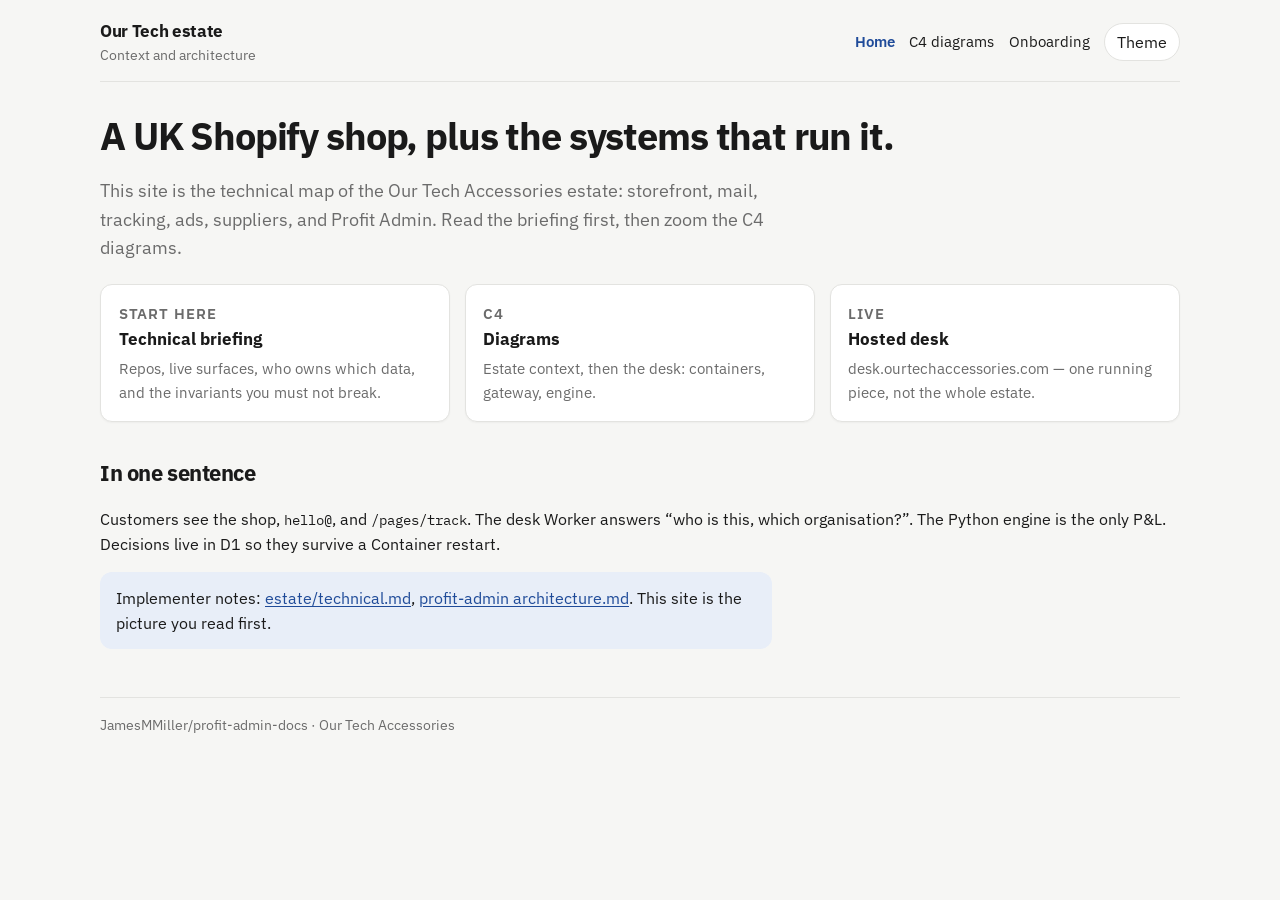
==== index.html @ 73c7125e "Publish the Our Tech estate briefing and C4 diagrams. Co-authored-by: Cursor <cursoragent@cursor.com" ====
<!doctype html>
<html lang="en-GB">
  <head>
    <meta charset="utf-8" />
    <meta name="viewport" content="width=device-width, initial-scale=1" />
    <title>Our Tech estate — context and architecture</title>
    <link rel="preconnect" href="https://fonts.googleapis.com" />
    <link rel="preconnect" href="https://fonts.gstatic.com" crossorigin />
    <link
      href="https://fonts.googleapis.com/css2?family=IBM+Plex+Mono:wght@400;500&family=IBM+Plex+Sans:wght@400;500;600;650&display=swap"
      rel="stylesheet"
    />
    <link rel="stylesheet" href="assets/site.css" />
  </head>
  <body>
    <div class="wrap">
      <header class="top">
        <a class="brand" href="index.html">
          <strong>Our Tech estate</strong>
          <span>Context and architecture</span>
        </a>
        <nav class="links">
          <a href="index.html" aria-current="page">Home</a>
          <a href="architecture.html">C4 diagrams</a>
          <a href="start.html">Onboarding</a>
          <button type="button" class="btn" data-theme-toggle>Theme</button>
        </nav>
      </header>

      <h1>A UK Shopify shop, plus the systems that run it.</h1>
      <p class="lede">
        This site is the technical map of the Our Tech Accessories estate:
        storefront, mail, tracking, ads, suppliers, and Profit Admin.
        Read the briefing first, then zoom the C4 diagrams.
      </p>

      <div class="grid">
        <a class="card" href="start.html">
          <p class="kicker">Start here</p>
          <h3>Technical briefing</h3>
          <p>Repos, live surfaces, who owns which data, and the invariants you must not break.</p>
        </a>
        <a class="card" href="architecture.html">
          <p class="kicker">C4</p>
          <h3>Diagrams</h3>
          <p>Estate context, then the desk: containers, gateway, engine.</p>
        </a>
        <a class="card" href="https://desk.ourtechaccessories.com">
          <p class="kicker">Live</p>
          <h3>Hosted desk</h3>
          <p>desk.ourtechaccessories.com — one running piece, not the whole estate.</p>
        </a>
      </div>

      <h2>In one sentence</h2>
      <p>
        Customers see the shop, <code>hello@</code>, and <code>/pages/track</code>.
        The desk Worker answers “who is this, which organisation?”.
        The Python engine is the only P&amp;L. Decisions live in D1 so they survive a Container restart.
      </p>

      <div class="note">
        Implementer notes:
        <a href="https://github.com/JamesMMiller/business-ops/blob/main/docs/estate/technical.md">estate/technical.md</a>,
        <a href="https://github.com/JamesMMiller/profit-admin/blob/main/docs/architecture.md">profit-admin architecture.md</a>.
        This site is the picture you read first.
      </div>

      <footer>
        JamesMMiller/profit-admin-docs · Our Tech Accessories
      </footer>
    </div>
    <script src="assets/site.js"></script>
  </body>
</html>
---- assets/site.css ----
:root {
  --bg: #121212;
  --surface: #1c1c1c;
  --text: #f3f3f0;
  --muted: #9c9c97;
  --border: #33332f;
  --accent: #8eb4f0;
  --accent-soft: #243044;
  --success: #75e0a7;
  --radius: 12px;
  --shadow: 0 1px 2px rgba(0, 0, 0, 0.4);
  color-scheme: dark;
}

[data-theme="light"] {
  --bg: #f6f6f4;
  --surface: #ffffff;
  --text: #1a1a1a;
  --muted: #6b6b6b;
  --border: #e3e3e0;
  --accent: #1f4b99;
  --accent-soft: #e8eef8;
  --success: #067647;
  --shadow: 0 1px 2px rgba(26, 26, 26, 0.04);
  color-scheme: light;
}

* { box-sizing: border-box; }

html, body {
  margin: 0;
  min-height: 100%;
  background: var(--bg);
  color: var(--text);
  font-family: "IBM Plex Sans", "Segoe UI", system-ui, sans-serif;
  line-height: 1.55;
  -webkit-font-smoothing: antialiased;
}

a { color: var(--accent); text-decoration-thickness: 1px; text-underline-offset: 0.15em; }
a:hover { text-decoration-thickness: 2px; }

.wrap {
  width: min(1080px, calc(100% - 2rem));
  margin: 0 auto;
  padding-bottom: 4rem;
}

header.top {
  display: flex;
  flex-wrap: wrap;
  gap: 0.75rem 1.25rem;
  align-items: center;
  justify-content: space-between;
  padding: 1.1rem 0 0.9rem;
  border-bottom: 1px solid var(--border);
  margin-bottom: 2rem;
}

.brand {
  display: flex;
  flex-direction: column;
  gap: 0.1rem;
  color: inherit;
  text-decoration: none;
}
.brand strong { font-size: 1.05rem; letter-spacing: -0.02em; }
.brand span { color: var(--muted); font-size: 0.85rem; }

nav.links {
  display: flex;
  flex-wrap: wrap;
  gap: 0.35rem 0.9rem;
  align-items: center;
}
nav.links a {
  color: var(--text);
  text-decoration: none;
  font-size: 0.95rem;
}
nav.links a[aria-current="page"] { color: var(--accent); font-weight: 600; }

.btn {
  appearance: none;
  border: 1px solid var(--border);
  background: var(--surface);
  color: var(--text);
  border-radius: 999px;
  padding: 0.35rem 0.75rem;
  font: inherit;
  cursor: pointer;
}
.btn:hover { border-color: var(--accent); }

h1 {
  font-size: clamp(1.8rem, 3vw, 2.4rem);
  letter-spacing: -0.03em;
  line-height: 1.15;
  margin: 0 0 0.7rem;
}
h2 {
  font-size: 1.35rem;
  letter-spacing: -0.02em;
  margin: 2.2rem 0 0.6rem;
}
h3 { font-size: 1.05rem; margin: 1.4rem 0 0.4rem; }
p, li { color: var(--text); }
.lede, .muted { color: var(--muted); }
.lede { font-size: 1.15rem; max-width: 44rem; }

table.sheet {
  width: 100%;
  border-collapse: collapse;
  font-size: 0.95rem;
  margin: 0.8rem 0 1.4rem;
}
table.sheet th,
table.sheet td {
  border-bottom: 1px solid var(--border);
  padding: 0.55rem 0.45rem;
  text-align: left;
  vertical-align: top;
}
table.sheet th {
  color: var(--muted);
  font-weight: 600;
  font-size: 0.78rem;
  letter-spacing: 0.04em;
  text-transform: uppercase;
}
table.sheet td:first-child { white-space: nowrap; }
@media (max-width: 720px) {
  table.sheet td:first-child { white-space: normal; }
}

.rule {
  border-left: 3px solid var(--accent);
  padding: 0.15rem 0 0.15rem 0.9rem;
  margin: 0.7rem 0;
  max-width: 46rem;
}
.rule strong { display: inline; }

.grid {
  display: grid;
  grid-template-columns: repeat(auto-fit, minmax(240px, 1fr));
  gap: 0.9rem;
  margin: 1.4rem 0 2rem;
}

.card {
  display: block;
  background: var(--surface);
  border: 1px solid var(--border);
  border-radius: var(--radius);
  padding: 1.05rem 1.1rem;
  box-shadow: var(--shadow);
  color: inherit;
  text-decoration: none;
}
a.card:hover { border-color: var(--accent); }
.card h3 { margin: 0 0 0.35rem; }
.card p { margin: 0; color: var(--muted); font-size: 0.95rem; }
.kicker {
  font-size: 0.75rem;
  letter-spacing: 0.06em;
  text-transform: uppercase;
  color: var(--accent);
  font-weight: 600;
  margin: 0 0 0.35rem;
}

.figure {
  background: var(--surface);
  border: 1px solid var(--border);
  border-radius: var(--radius);
  padding: 0.85rem;
  margin: 0.8rem 0 1.1rem;
  overflow-x: auto;
}
.figure .mermaid { min-width: 520px; }
.caption {
  color: var(--muted);
  font-size: 0.95rem;
  max-width: 42rem;
  margin: 0 0 2rem;
}

ol.steps {
  padding-left: 1.2rem;
  max-width: 42rem;
}
ol.steps li { margin: 0.45rem 0; }
code, pre {
  font-family: "IBM Plex Mono", ui-monospace, SFMono-Regular, Menlo, monospace;
  font-size: 0.88em;
}
pre {
  background: var(--surface);
  border: 1px solid var(--border);
  border-radius: 8px;
  padding: 0.85rem 1rem;
  overflow-x: auto;
}
.note {
  background: var(--accent-soft);
  border-radius: var(--radius);
  padding: 0.85rem 1rem;
  max-width: 42rem;
}

footer {
  margin-top: 3rem;
  padding-top: 1rem;
  border-top: 1px solid var(--border);
  color: var(--muted);
  font-size: 0.9rem;
}

@media (max-width: 640px) {
  .figure .mermaid { min-width: 0; }
}
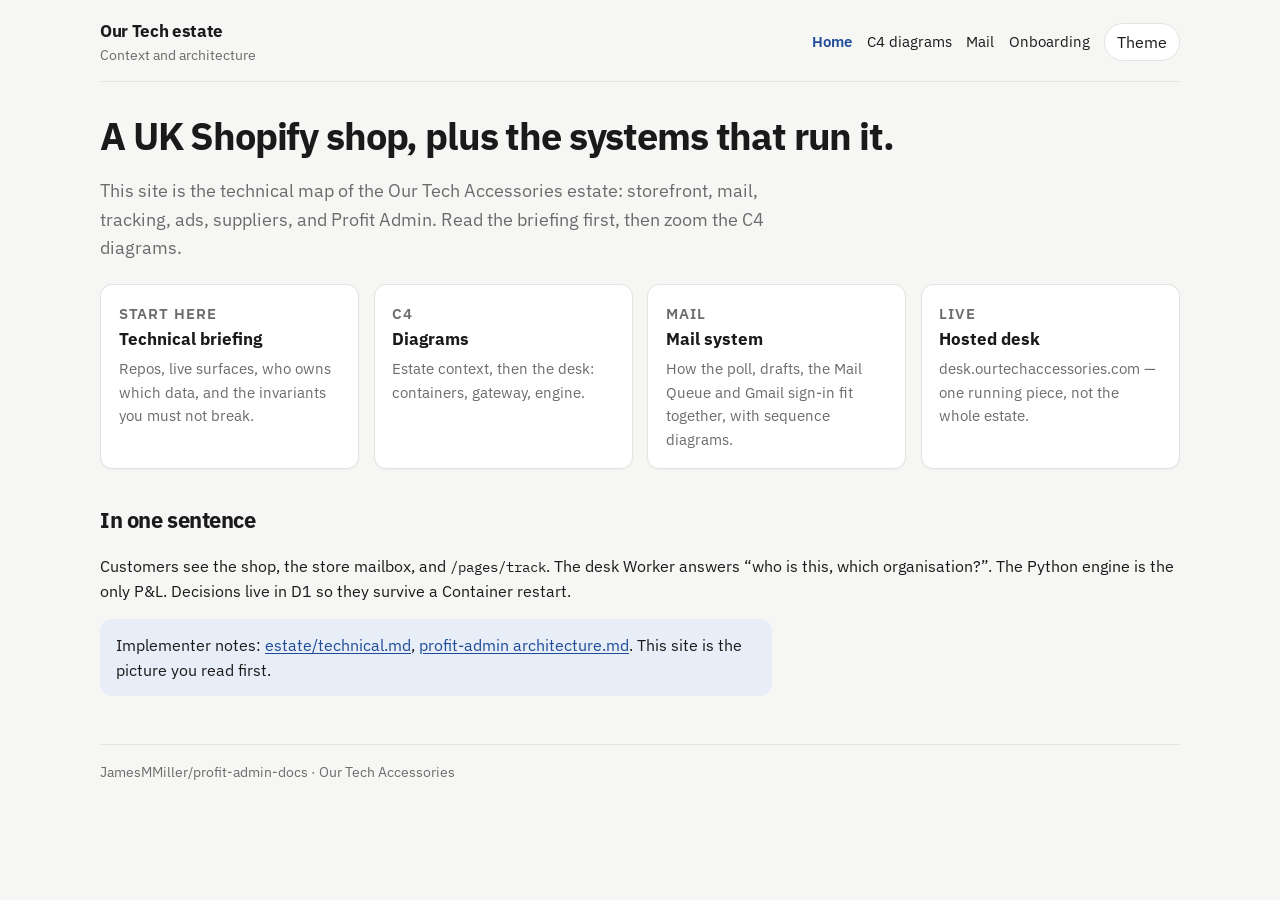
==== commit 5f8e8f5b: "Sync estate briefing from profit-admin site/ Co-authored-by: James Miller <JamesMMiller@users.norepl" ====
--- a/index.html
+++ b/index.html
@@ -22,6 +22,7 @@
         <nav class="links">
           <a href="index.html" aria-current="page">Home</a>
           <a href="architecture.html">C4 diagrams</a>
+          <a href="mail.html">Mail</a>
           <a href="start.html">Onboarding</a>
           <button type="button" class="btn" data-theme-toggle>Theme</button>
         </nav>
@@ -45,6 +46,11 @@
           <h3>Diagrams</h3>
           <p>Estate context, then the desk: containers, gateway, engine.</p>
         </a>
+        <a class="card" href="mail.html">
+          <p class="kicker">Mail</p>
+          <h3>Mail system</h3>
+          <p>How the poll, drafts, the Mail Queue and Gmail sign-in fit together, with sequence diagrams.</p>
+        </a>
         <a class="card" href="https://desk.ourtechaccessories.com">
           <p class="kicker">Live</p>
           <h3>Hosted desk</h3>
@@ -54,7 +60,7 @@
 
       <h2>In one sentence</h2>
       <p>
-        Customers see the shop, <code>hello@</code>, and <code>/pages/track</code>.
+        Customers see the shop, the store mailbox, and <code>/pages/track</code>.
         The desk Worker answers “who is this, which organisation?”.
         The Python engine is the only P&amp;L. Decisions live in D1 so they survive a Container restart.
       </p>
